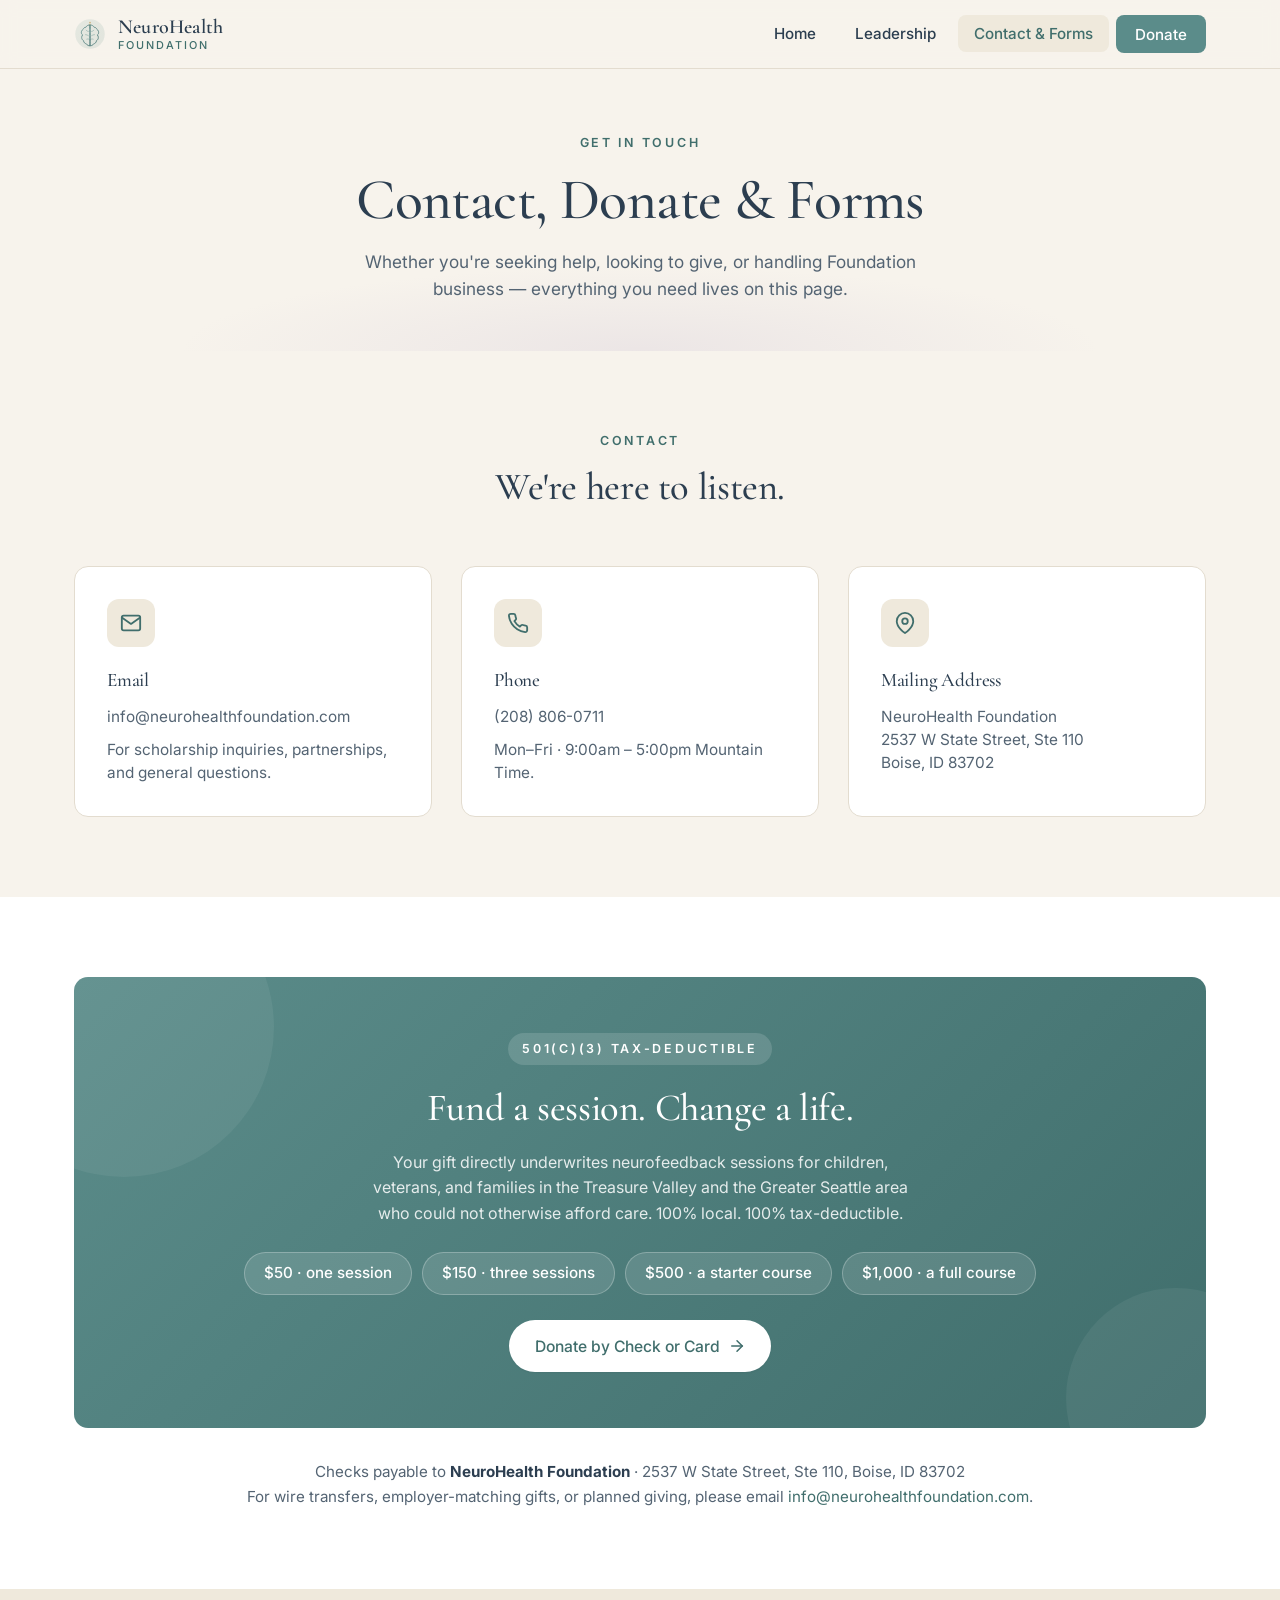
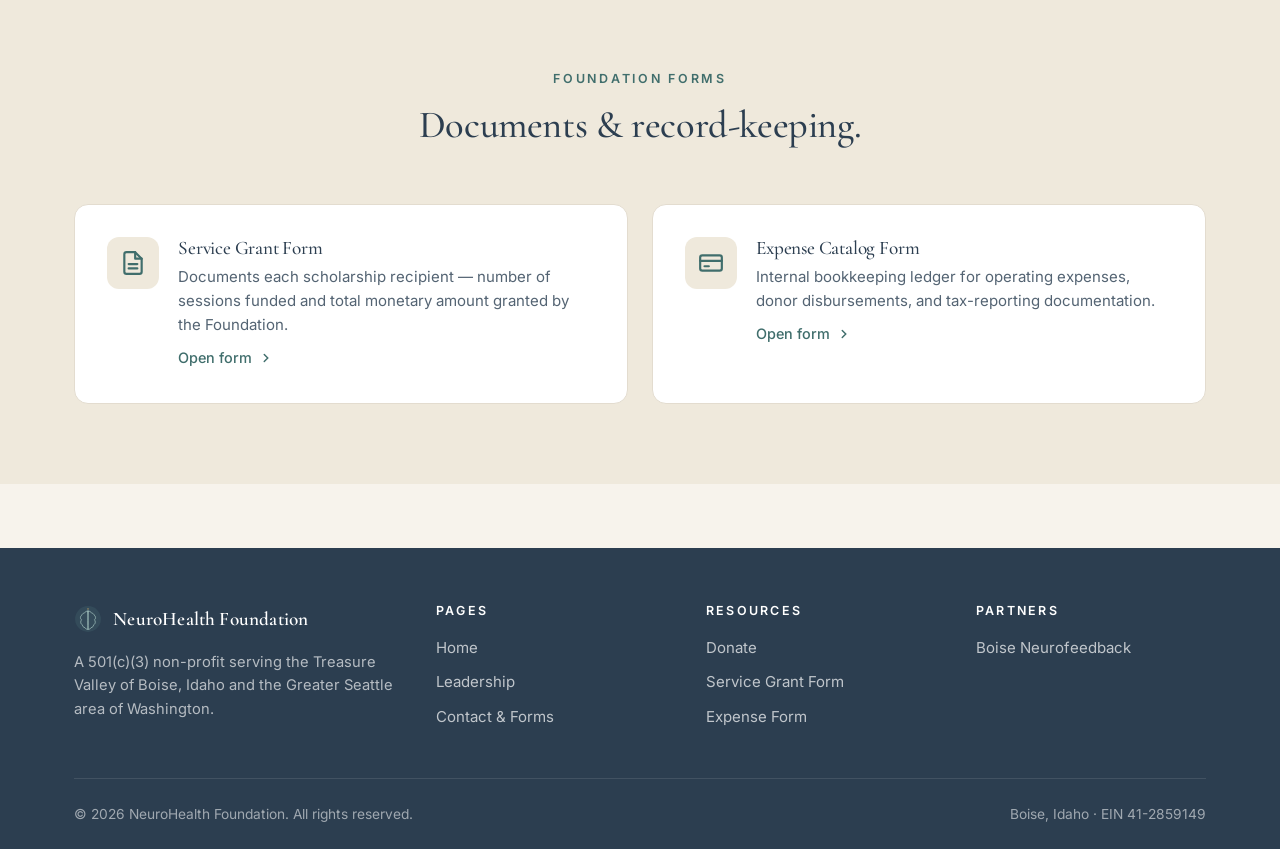
==== contact.html @ 79ca0b92 "Update contact email to info@neurohealthfoundation.com (working forwarder)" ====
<!DOCTYPE html>
<html lang="en">
<head>
  <meta charset="UTF-8" />
  <meta name="viewport" content="width=device-width, initial-scale=1.0" />
  <title>Contact, Donate &amp; Forms — NeuroHealth Foundation</title>
  <meta name="description" content="Reach NeuroHealth Foundation, make a tax-deductible donation, and access service grant and expense reporting forms." />
  <link rel="preconnect" href="https://fonts.googleapis.com">
  <link rel="preconnect" href="https://fonts.gstatic.com" crossorigin>
  <link href="https://fonts.googleapis.com/css2?family=Cormorant+Garamond:ital,wght@0,400;0,500;0,600;1,400;1,500&family=Inter:wght@400;500;600&display=swap" rel="stylesheet">
  <style>
/* ============================================================
   NeuroHealth Foundation — Stylesheet
   Palette: soft sage, warm cream, deep slate, gentle lavender
   ============================================================ */

:root {
  --sage: #5b8c8a;
  --sage-deep: #406e6c;
  --sage-soft: #a8c7c2;
  --cream: #f7f3ec;
  --cream-warm: #efe9dc;
  --slate: #2c3e50;
  --slate-soft: #546473;
  --lavender: #b8a9c9;
  --gold: #c9a96a;
  --ink: #1f2a36;
  --muted: #6b7785;
  --line: #e3dccf;
  --white: #ffffff;
  --shadow-sm: 0 1px 2px rgba(31, 42, 54, 0.06);
  --shadow-md: 0 8px 24px rgba(31, 42, 54, 0.08);
  --shadow-lg: 0 20px 50px rgba(31, 42, 54, 0.12);
  --radius: 14px;
  --radius-sm: 8px;
  --maxw: 1180px;
}

* { box-sizing: border-box; }

html { scroll-behavior: smooth; }

body {
  margin: 0;
  font-family: "Inter", "Helvetica Neue", system-ui, -apple-system, "Segoe UI", Arial, sans-serif;
  color: var(--ink);
  background: var(--cream);
  line-height: 1.6;
  -webkit-font-smoothing: antialiased;
}

h1, h2, h3, h4 {
  font-family: "Cormorant Garamond", "Georgia", "Times New Roman", serif;
  font-weight: 500;
  letter-spacing: -0.01em;
  color: var(--slate);
  margin: 0 0 0.5em;
  line-height: 1.2;
}

h1 { font-size: clamp(2.2rem, 4.5vw, 3.6rem); }
h2 { font-size: clamp(1.7rem, 3vw, 2.4rem); }
h3 { font-size: 1.35rem; }

p { margin: 0 0 1em; color: var(--slate-soft); }

a { color: var(--sage-deep); text-decoration: none; transition: color .2s ease; }
a:hover { color: var(--slate); }

img, svg { max-width: 100%; display: block; }

.container {
  max-width: var(--maxw);
  margin: 0 auto;
  padding: 0 1.5rem;
}

/* ============ HEADER / NAV ============ */

.site-header {
  background: var(--cream);
  border-bottom: 1px solid var(--line);
  position: sticky;
  top: 0;
  z-index: 100;
  backdrop-filter: blur(8px);
  background: rgba(247, 243, 236, 0.92);
}

.nav-wrap {
  display: flex;
  align-items: center;
  justify-content: space-between;
  padding: 1rem 1.5rem;
  max-width: var(--maxw);
  margin: 0 auto;
  gap: 1rem;
}

.brand {
  display: flex;
  align-items: center;
  gap: 0.75rem;
  text-decoration: none;
}

.brand-logo {
  width: 32px !important;
  height: 32px !important;
  max-width: 32px !important;
  max-height: 32px !important;
  flex-shrink: 0;
}

.brand-text {
  display: flex;
  flex-direction: column;
  line-height: 1.1;
}

.brand-name {
  font-family: "Cormorant Garamond", "Georgia", serif;
  font-size: 1.25rem;
  font-weight: 600;
  color: var(--slate);
  letter-spacing: 0.01em;
}

.brand-tag {
  font-size: 0.68rem;
  text-transform: uppercase;
  letter-spacing: 0.18em;
  color: var(--sage-deep);
  font-weight: 500;
  margin-top: 2px;
}

.nav-links {
  display: flex;
  align-items: center;
  gap: 0.4rem;
  list-style: none;
  margin: 0;
  padding: 0;
}

.nav-links a {
  padding: 0.55rem 1rem;
  color: var(--slate);
  font-size: 0.95rem;
  font-weight: 500;
  border-radius: var(--radius-sm);
  transition: all .2s ease;
}

.nav-links a:hover {
  background: var(--cream-warm);
  color: var(--sage-deep);
}

.nav-links a.active {
  color: var(--sage-deep);
  background: var(--cream-warm);
}

.nav-cta {
  background: var(--sage) !important;
  color: var(--white) !important;
  padding: 0.6rem 1.2rem !important;
}

.nav-cta:hover {
  background: var(--sage-deep) !important;
  color: var(--white) !important;
}

.nav-toggle {
  display: none;
  background: none;
  border: none;
  cursor: pointer;
  padding: 8px;
  color: var(--slate);
}

/* ============ HERO ============ */

.hero {
  position: relative;
  padding: 5rem 0 6rem;
  overflow: hidden;
  background:
    radial-gradient(ellipse 80% 60% at 80% 20%, rgba(184, 169, 201, 0.18), transparent 60%),
    radial-gradient(ellipse 60% 50% at 10% 90%, rgba(168, 199, 194, 0.25), transparent 60%),
    var(--cream);
}

.hero-grid {
  display: grid;
  grid-template-columns: 1.1fr 1fr;
  gap: 4rem;
  align-items: center;
}

.hero-eyebrow {
  display: inline-block;
  font-size: 0.78rem;
  text-transform: uppercase;
  letter-spacing: 0.22em;
  color: var(--sage-deep);
  font-weight: 600;
  margin-bottom: 1.2rem;
  padding: 0.4rem 0.9rem;
  background: rgba(91, 140, 138, 0.1);
  border-radius: 100px;
}

.hero h1 {
  margin-bottom: 1.2rem;
}

.hero h1 .accent {
  font-style: italic;
  color: var(--sage-deep);
}

.hero-lede {
  font-size: 1.15rem;
  color: var(--slate-soft);
  margin-bottom: 2rem;
  max-width: 32em;
}

.hero-actions {
  display: flex;
  gap: 1rem;
  flex-wrap: wrap;
}

/* ============ BUTTONS ============ */

.btn {
  display: inline-flex;
  align-items: center;
  gap: 0.5rem;
  padding: 0.85rem 1.6rem;
  border-radius: 100px;
  font-weight: 500;
  font-size: 0.98rem;
  text-decoration: none;
  border: none;
  cursor: pointer;
  transition: all .2s ease;
  font-family: inherit;
}

.btn-primary {
  background: var(--sage);
  color: var(--white);
  box-shadow: var(--shadow-sm);
}

.btn-primary:hover {
  background: var(--sage-deep);
  color: var(--white);
  transform: translateY(-1px);
  box-shadow: var(--shadow-md);
}

.btn-secondary {
  background: transparent;
  color: var(--slate);
  border: 1.5px solid var(--slate);
}

.btn-secondary:hover {
  background: var(--slate);
  color: var(--white);
}

.btn-ghost {
  background: var(--cream-warm);
  color: var(--slate);
}

.btn-ghost:hover {
  background: var(--sage-soft);
  color: var(--slate);
}

.btn svg { width: 18px; height: 18px; }

/* ============ HERO VISUAL ============ */

.hero-visual {
  position: relative;
  aspect-ratio: 1 / 1;
  max-width: 480px;
  margin: 0 auto;
}

.hero-visual .blob {
  position: absolute;
  inset: 0;
  background: linear-gradient(135deg, var(--sage-soft) 0%, var(--lavender) 100%);
  border-radius: 60% 40% 55% 45% / 55% 45% 55% 45%;
  filter: blur(0.5px);
  animation: morph 18s ease-in-out infinite;
  opacity: 0.85;
}

@keyframes morph {
  0%, 100% { border-radius: 60% 40% 55% 45% / 55% 45% 55% 45%; }
  50% { border-radius: 45% 55% 45% 55% / 60% 40% 60% 40%; }
}

.hero-visual .brain-svg {
  position: absolute;
  inset: 12%;
  width: 76%;
  height: 76%;
  filter: drop-shadow(0 12px 30px rgba(44, 62, 80, 0.18));
}

.hero-visual .float-dot {
  position: absolute;
  border-radius: 50%;
  background: var(--white);
  box-shadow: var(--shadow-md);
}

.hero-visual .dot-1 { width: 70px; height: 70px; top: -10px; right: 10%; opacity: 0.9; }
.hero-visual .dot-2 { width: 40px; height: 40px; bottom: 8%; left: -10px; background: var(--gold); }
.hero-visual .dot-3 { width: 22px; height: 22px; top: 30%; right: -8px; background: var(--lavender); }

/* ============ SECTIONS ============ */

.section {
  padding: 5rem 0;
}

.section-tight { padding: 3.5rem 0; }

.section-cream { background: var(--cream); }
.section-warm { background: var(--cream-warm); }
.section-white { background: var(--white); }

.section-head {
  text-align: center;
  max-width: 720px;
  margin: 0 auto 3.5rem;
}

.section-head .eyebrow {
  font-size: 0.78rem;
  text-transform: uppercase;
  letter-spacing: 0.22em;
  color: var(--sage-deep);
  font-weight: 600;
  display: block;
  margin-bottom: 0.8rem;
}

/* ============ MISSION CARD ============ */

.mission-card {
  background: var(--white);
  border-radius: var(--radius);
  padding: 3rem 3rem;
  box-shadow: var(--shadow-md);
  position: relative;
  overflow: hidden;
  border: 1px solid var(--line);
  max-width: 920px;
  margin: 0 auto;
}

.mission-card::before {
  content: "";
  position: absolute;
  top: 0; left: 0;
  width: 6px;
  height: 100%;
  background: linear-gradient(180deg, var(--sage), var(--lavender));
}

.mission-card .quote-mark {
  font-family: "Cormorant Garamond", serif;
  font-size: 5rem;
  color: var(--sage-soft);
  line-height: 0.6;
  margin-bottom: 0.5rem;
}

.mission-card p {
  font-family: "Cormorant Garamond", "Georgia", serif;
  font-size: 1.5rem;
  font-style: italic;
  color: var(--slate);
  line-height: 1.5;
  margin: 0;
}

/* ============ PILLARS / VALUE GRID ============ */

.pillars {
  display: grid;
  grid-template-columns: repeat(3, 1fr);
  gap: 1.8rem;
}

.pillar {
  background: var(--white);
  padding: 2.2rem 1.8rem;
  border-radius: var(--radius);
  border: 1px solid var(--line);
  transition: transform .3s ease, box-shadow .3s ease;
}

.pillar:hover {
  transform: translateY(-4px);
  box-shadow: var(--shadow-md);
}

.pillar-icon {
  width: 56px;
  height: 56px;
  border-radius: 14px;
  background: linear-gradient(135deg, var(--sage-soft), var(--sage));
  display: flex;
  align-items: center;
  justify-content: center;
  margin-bottom: 1.2rem;
  color: var(--white);
}

.pillar-icon svg { width: 28px; height: 28px; }

.pillar:nth-child(2) .pillar-icon { background: linear-gradient(135deg, var(--lavender), #8c79a8); }
.pillar:nth-child(3) .pillar-icon { background: linear-gradient(135deg, #d9c285, var(--gold)); }

.pillar h3 { margin-bottom: 0.4rem; }
.pillar p { margin: 0; font-size: 0.96rem; }

/* ============ PARTNER CTA ============ */

.partner-banner {
  background: linear-gradient(135deg, var(--slate) 0%, #1b2a3a 100%);
  color: var(--white);
  border-radius: var(--radius);
  padding: 3rem;
  display: grid;
  grid-template-columns: 1.5fr 1fr;
  gap: 2rem;
  align-items: center;
  position: relative;
  overflow: hidden;
}

.partner-banner::after {
  content: "";
  position: absolute;
  right: -80px;
  top: -80px;
  width: 260px;
  height: 260px;
  background: radial-gradient(circle, rgba(168, 199, 194, 0.25), transparent 70%);
  border-radius: 50%;
}

.partner-banner h2 {
  color: var(--white);
  margin-bottom: 0.6rem;
}

.partner-banner p {
  color: rgba(255, 255, 255, 0.78);
  margin-bottom: 0;
}

.partner-banner .partner-cta {
  text-align: right;
  position: relative;
  z-index: 1;
}

.partner-banner .btn-primary {
  background: var(--sage-soft);
  color: var(--slate);
}

.partner-banner .btn-primary:hover {
  background: var(--white);
  color: var(--slate);
}

/* ============ LEADERSHIP GRID ============ */

.leader-grid {
  display: grid;
  grid-template-columns: repeat(2, 1fr);
  gap: 2rem;
}

.leader-grid.three { grid-template-columns: repeat(3, 1fr); }

.leader-card {
  background: var(--white);
  border-radius: var(--radius);
  padding: 2.4rem 2rem;
  border: 1px solid var(--line);
  text-align: center;
  transition: transform .3s ease, box-shadow .3s ease;
}

.leader-card:hover {
  transform: translateY(-3px);
  box-shadow: var(--shadow-md);
}

.leader-portrait {
  width: 120px;
  height: 120px;
  border-radius: 50%;
  margin: 0 auto 1.4rem;
  background: linear-gradient(135deg, var(--sage-soft), var(--lavender));
  display: flex;
  align-items: center;
  justify-content: center;
  color: var(--white);
  font-family: "Cormorant Garamond", serif;
  font-size: 2.4rem;
  font-weight: 500;
  letter-spacing: 0.04em;
  box-shadow: var(--shadow-md);
  border: 4px solid var(--white);
}

.leader-card:nth-child(2n) .leader-portrait { background: linear-gradient(135deg, var(--lavender), var(--sage)); }
.leader-card:nth-child(3n) .leader-portrait { background: linear-gradient(135deg, var(--gold), #b88c4a); }

.leader-name {
  font-family: "Cormorant Garamond", serif;
  font-size: 1.5rem;
  font-weight: 600;
  color: var(--slate);
  margin-bottom: 0.2rem;
}

.leader-role {
  font-size: 0.78rem;
  text-transform: uppercase;
  letter-spacing: 0.18em;
  color: var(--sage-deep);
  font-weight: 600;
  margin-bottom: 1rem;
}

.leader-bio {
  font-size: 0.95rem;
  color: var(--slate-soft);
  line-height: 1.6;
  margin: 0;
}

.president-card {
  background: linear-gradient(135deg, var(--white), var(--cream-warm));
  padding: 3rem;
  display: grid;
  grid-template-columns: 220px 1fr;
  gap: 2.5rem;
  align-items: center;
  max-width: 900px;
  margin: 0 auto 3rem;
  border: 1px solid var(--line);
}

.president-card .leader-portrait {
  width: 200px;
  height: 200px;
  font-size: 4rem;
}

.president-card .leader-name { font-size: 2rem; }

/* ============ CONTACT / FORMS PAGE ============ */

.contact-grid {
  display: grid;
  grid-template-columns: 1fr 1fr 1fr;
  gap: 1.8rem;
}

.contact-card {
  background: var(--white);
  border-radius: var(--radius);
  padding: 2rem;
  border: 1px solid var(--line);
  display: flex;
  flex-direction: column;
  gap: 0.6rem;
}

.contact-card .icon-wrap {
  width: 48px;
  height: 48px;
  border-radius: 12px;
  background: var(--cream-warm);
  color: var(--sage-deep);
  display: flex;
  align-items: center;
  justify-content: center;
  margin-bottom: 0.8rem;
}

.contact-card .icon-wrap svg { width: 22px; height: 22px; }

.contact-card h3 {
  font-size: 1.2rem;
  margin-bottom: 0.2rem;
}

.contact-card p, .contact-card a {
  font-size: 0.96rem;
  color: var(--slate-soft);
  margin: 0;
  line-height: 1.5;
  word-break: break-word;
}

.contact-card a:hover { color: var(--sage-deep); }

/* Donate */

.donate-section {
  background: linear-gradient(135deg, var(--sage) 0%, var(--sage-deep) 100%);
  color: var(--white);
  border-radius: var(--radius);
  padding: 3.5rem;
  text-align: center;
  position: relative;
  overflow: hidden;
}

.donate-section::before, .donate-section::after {
  content: "";
  position: absolute;
  border-radius: 50%;
  background: rgba(255, 255, 255, 0.06);
}

.donate-section::before { width: 300px; height: 300px; top: -100px; left: -100px; }
.donate-section::after { width: 220px; height: 220px; bottom: -80px; right: -80px; }

.donate-section h2 { color: var(--white); }
.donate-section p { color: rgba(255, 255, 255, 0.85); max-width: 540px; margin: 0 auto 1.6rem; }

.donate-section .btn-primary {
  background: var(--white);
  color: var(--sage-deep);
  position: relative;
  z-index: 1;
}

.donate-section .btn-primary:hover {
  background: var(--cream);
  color: var(--slate);
}

.donate-amounts {
  display: flex;
  justify-content: center;
  gap: 0.6rem;
  flex-wrap: wrap;
  margin-bottom: 1.6rem;
  position: relative;
  z-index: 1;
}

.donate-amounts .amount-chip {
  padding: 0.5rem 1.2rem;
  background: rgba(255, 255, 255, 0.12);
  border: 1px solid rgba(255, 255, 255, 0.25);
  border-radius: 100px;
  color: var(--white);
  font-weight: 500;
  font-size: 0.95rem;
}

/* Forms list */

.forms-list {
  display: grid;
  grid-template-columns: 1fr 1fr;
  gap: 1.5rem;
}

.form-link {
  background: var(--white);
  border: 1px solid var(--line);
  border-radius: var(--radius);
  padding: 2rem;
  display: flex;
  gap: 1.2rem;
  align-items: flex-start;
  text-decoration: none;
  transition: all .2s ease;
}

.form-link:hover {
  transform: translateY(-2px);
  border-color: var(--sage-soft);
  box-shadow: var(--shadow-md);
}

.form-link .form-icon {
  width: 52px;
  height: 52px;
  border-radius: 12px;
  background: var(--cream-warm);
  color: var(--sage-deep);
  display: flex;
  align-items: center;
  justify-content: center;
  flex-shrink: 0;
}

.form-link .form-icon svg { width: 26px; height: 26px; }

.form-link h3 {
  margin-bottom: 0.3rem;
  font-size: 1.2rem;
}

.form-link p {
  margin: 0;
  font-size: 0.94rem;
}

.form-link .form-cta {
  display: inline-flex;
  align-items: center;
  gap: 0.4rem;
  color: var(--sage-deep);
  font-weight: 500;
  font-size: 0.9rem;
  margin-top: 0.6rem;
}

/* ============ FOOTER ============ */

.site-footer {
  background: var(--slate);
  color: rgba(255, 255, 255, 0.75);
  padding: 3.5rem 0 1.5rem;
  margin-top: 4rem;
}

.footer-grid {
  display: grid;
  grid-template-columns: 1.4fr 1fr 1fr 1fr;
  gap: 2.5rem;
  margin-bottom: 2.5rem;
}

.footer-brand {
  display: flex;
  align-items: center;
  gap: 0.7rem;
  margin-bottom: 1rem;
}

.footer-brand .brand-logo { width: 28px !important; height: 28px !important; }

.footer-brand .brand-name { color: var(--white); font-size: 1.2rem; }

.footer-grid p { color: rgba(255, 255, 255, 0.65); font-size: 0.92rem; }

.footer-grid h4 {
  color: var(--white);
  font-family: inherit;
  font-size: 0.78rem;
  text-transform: uppercase;
  letter-spacing: 0.18em;
  font-weight: 600;
  margin-bottom: 1rem;
}

.footer-grid ul {
  list-style: none;
  padding: 0;
  margin: 0;
}

.footer-grid ul li { margin-bottom: 0.55rem; }

.footer-grid ul a {
  color: rgba(255, 255, 255, 0.7);
  font-size: 0.94rem;
}

.footer-grid ul a:hover { color: var(--sage-soft); }

.footer-bottom {
  border-top: 1px solid rgba(255, 255, 255, 0.1);
  padding-top: 1.5rem;
  display: flex;
  justify-content: space-between;
  flex-wrap: wrap;
  gap: 1rem;
  font-size: 0.86rem;
  color: rgba(255, 255, 255, 0.55);
}

/* ============ PAGE HEADER (subpages) ============ */

.page-hero {
  padding: 4rem 0 3rem;
  text-align: center;
  background:
    radial-gradient(ellipse 60% 50% at 50% 100%, rgba(184, 169, 201, 0.18), transparent 60%),
    var(--cream);
}

.page-hero .eyebrow {
  font-size: 0.78rem;
  text-transform: uppercase;
  letter-spacing: 0.22em;
  color: var(--sage-deep);
  font-weight: 600;
  display: block;
  margin-bottom: 0.8rem;
}

.page-hero h1 { margin-bottom: 0.8rem; }

.page-hero p {
  max-width: 600px;
  margin: 0 auto;
  font-size: 1.08rem;
}

/* ============ FORM (printable) ============ */

.form-page {
  background: var(--white);
  max-width: 8.5in;
  margin: 2rem auto;
  padding: 1in;
  box-shadow: var(--shadow-md);
  border-radius: 8px;
}

.form-page .form-header {
  display: flex;
  align-items: center;
  justify-content: space-between;
  border-bottom: 2px solid var(--sage);
  padding-bottom: 1.2rem;
  margin-bottom: 1.8rem;
}

.form-page .form-header .brand { gap: 0.6rem; }
.form-page .form-header .brand-name { font-size: 1.1rem; }

.form-page h1 {
  font-size: 1.8rem;
  margin-bottom: 0.2rem;
}

.form-page .form-subtitle {
  font-size: 0.85rem;
  text-transform: uppercase;
  letter-spacing: 0.16em;
  color: var(--sage-deep);
  font-weight: 600;
}

.form-section {
  margin-bottom: 1.8rem;
}

.form-section h2 {
  font-size: 1.05rem;
  text-transform: uppercase;
  letter-spacing: 0.14em;
  color: var(--slate);
  font-family: inherit;
  font-weight: 600;
  padding-bottom: 0.4rem;
  border-bottom: 1px solid var(--line);
  margin-bottom: 1rem;
}

.form-row {
  display: grid;
  grid-template-columns: repeat(2, 1fr);
  gap: 1rem 1.5rem;
  margin-bottom: 0.8rem;
}

.form-row.three { grid-template-columns: repeat(3, 1fr); }
.form-row.full { grid-template-columns: 1fr; }

.form-field {
  display: flex;
  flex-direction: column;
}

.form-field label {
  font-size: 0.75rem;
  text-transform: uppercase;
  letter-spacing: 0.1em;
  color: var(--slate-soft);
  font-weight: 600;
  margin-bottom: 0.3rem;
}

.form-field input,
.form-field select,
.form-field textarea {
  border: none;
  border-bottom: 1.5px solid var(--slate);
  background: transparent;
  padding: 0.4rem 0;
  font-size: 0.98rem;
  font-family: inherit;
  color: var(--ink);
  outline: none;
}

.form-field textarea {
  border: 1px solid var(--line);
  padding: 0.6rem;
  min-height: 70px;
  border-radius: 6px;
  resize: vertical;
}

.form-field input:focus,
.form-field textarea:focus,
.form-field select:focus {
  border-color: var(--sage);
}

.signature-row {
  display: grid;
  grid-template-columns: 2fr 1fr;
  gap: 2rem;
  margin-top: 2rem;
}

.signature-line {
  border-top: 1px solid var(--slate);
  padding-top: 0.4rem;
  font-size: 0.75rem;
  color: var(--slate-soft);
  text-transform: uppercase;
  letter-spacing: 0.1em;
}

.expense-table {
  width: 100%;
  border-collapse: collapse;
  font-size: 0.92rem;
}

.expense-table th {
  text-align: left;
  font-size: 0.72rem;
  text-transform: uppercase;
  letter-spacing: 0.1em;
  color: var(--slate-soft);
  font-weight: 600;
  padding: 0.5rem 0.6rem;
  border-bottom: 2px solid var(--slate);
}

.expense-table td {
  padding: 0.7rem 0.6rem;
  border-bottom: 1px solid var(--line);
  height: 32px;
}

.totals-row {
  display: flex;
  justify-content: flex-end;
  gap: 2rem;
  margin-top: 1.2rem;
  font-size: 0.95rem;
}

.totals-row strong { color: var(--slate); }

.form-actions {
  margin-top: 2rem;
  display: flex;
  gap: 1rem;
  flex-wrap: wrap;
}

.form-actions .btn { padding: 0.7rem 1.4rem; font-size: 0.92rem; }

.form-note {
  background: var(--cream-warm);
  border-left: 3px solid var(--sage);
  padding: 0.9rem 1.2rem;
  border-radius: 4px;
  font-size: 0.88rem;
  color: var(--slate-soft);
  margin-top: 1.8rem;
}

.back-link {
  display: inline-flex;
  align-items: center;
  gap: 0.4rem;
  font-size: 0.92rem;
  color: var(--sage-deep);
  margin: 1.5rem 0;
}

/* ============ RESPONSIVE ============ */

@media (max-width: 900px) {
  .nav-toggle { display: flex; }
  .nav-links {
    display: none;
    position: absolute;
    top: 100%;
    left: 0;
    right: 0;
    flex-direction: column;
    align-items: stretch;
    background: var(--cream);
    padding: 1rem;
    border-bottom: 1px solid var(--line);
    gap: 0.2rem;
  }
  .nav-links.open { display: flex; }
  .nav-links a { width: 100%; }

  .hero-grid { grid-template-columns: 1fr; gap: 2rem; }
  .hero-visual { max-width: 360px; }
  .hero { padding: 3rem 0 4rem; }

  .pillars { grid-template-columns: 1fr; }
  .leader-grid, .leader-grid.three { grid-template-columns: 1fr; }
  .contact-grid { grid-template-columns: 1fr; }
  .forms-list { grid-template-columns: 1fr; }
  .partner-banner { grid-template-columns: 1fr; padding: 2rem; }
  .partner-banner .partner-cta { text-align: left; }
  .footer-grid { grid-template-columns: 1fr 1fr; }
  .president-card { grid-template-columns: 1fr; text-align: center; padding: 2rem; }
  .president-card .leader-portrait { margin: 0 auto; }
  .mission-card { padding: 2rem 1.5rem; }
  .mission-card p { font-size: 1.2rem; }

  .form-page { padding: 1.5rem; margin: 1rem; }
  .form-row, .form-row.three { grid-template-columns: 1fr; }
  .donate-section { padding: 2rem 1.5rem; }
}

@media (max-width: 520px) {
  .footer-grid { grid-template-columns: 1fr; }
  .brand-name { font-size: 1.1rem; }
  .brand-tag { font-size: 0.62rem; }
}

/* ============ PRINT ============ */

@media print {
  .site-header, .site-footer, .back-link, .form-actions, .form-note { display: none !important; }
  body { background: var(--white); }
  .form-page { box-shadow: none; margin: 0; padding: 0.5in; max-width: 100%; }
  .form-field input, .form-field textarea, .form-field select { border-color: #333 !important; }
}

</style>
  <link rel="icon" type="image/svg+xml" href="data:image/svg+xml,%3Csvg xmlns='http://www.w3.org/2000/svg' viewBox='0 0 100 100'%3E%3Ccircle cx='50' cy='50' r='48' fill='%235b8c8a'/%3E%3C/svg%3E">
</head>
<body>

  <!-- HEADER -->
  <header class="site-header">
    <div class="nav-wrap">
      <a href="index.html" class="brand" aria-label="NeuroHealth Foundation home">
        <svg class="brand-logo" width="32" height="32" style="width:32px;height:32px;max-width:32px;max-height:32px;flex-shrink:0;display:inline-block;vertical-align:middle" viewBox="0 0 100 100" xmlns="http://www.w3.org/2000/svg" aria-hidden="true">
          <defs>
            <linearGradient id="brainGrad" x1="0%" y1="0%" x2="100%" y2="100%">
              <stop offset="0%" stop-color="#5b8c8a" />
              <stop offset="100%" stop-color="#406e6c" />
            </linearGradient>
          </defs>
          <circle cx="50" cy="50" r="46" fill="url(#brainGrad)" opacity="0.12" />
          <path d="M48 22c-5 0-9 3-11 7-4 0-8 3-9 7-3 2-5 5-5 9 0 3 1 6 4 8-2 2-3 5-3 8 0 4 2 8 6 10 0 5 4 9 9 10 2 4 6 6 11 6 1-15 1-50-2-65z" fill="none" stroke="url(#brainGrad)" stroke-width="2.5" stroke-linecap="round" stroke-linejoin="round"/>
          <path d="M52 22c5 0 9 3 11 7 4 0 8 3 9 7 3 2 5 5 5 9 0 3-1 6-4 8 2 2 3 5 3 8 0 4-2 8-6 10 0 5-4 9-9 10-2 4-6 6-11 6-1-15-1-50 2-65z" fill="none" stroke="url(#brainGrad)" stroke-width="2.5" stroke-linecap="round" stroke-linejoin="round"/>
          <path d="M38 38c2 2 4 4 7 4M36 52c3 0 6 1 9 3M40 66c2-1 5-1 7 0" stroke="#5b8c8a" stroke-width="1.8" fill="none" stroke-linecap="round" opacity="0.7"/>
          <path d="M62 38c-2 2-4 4-7 4M64 52c-3 0-6 1-9 3M60 66c-2-1-5-1-7 0" stroke="#5b8c8a" stroke-width="1.8" fill="none" stroke-linecap="round" opacity="0.7"/>
          <circle cx="50" cy="14" r="2.4" fill="#c9a96a"/>
          <line x1="50" y1="18" x2="50" y2="22" stroke="#c9a96a" stroke-width="1.6" stroke-linecap="round"/>
        </svg>
        <span class="brand-text">
          <span class="brand-name">NeuroHealth</span>
          <span class="brand-tag">Foundation</span>
        </span>
      </a>

      <button class="nav-toggle" aria-label="Menu" onclick="document.querySelector('.nav-links').classList.toggle('open')">
        <svg width="24" height="24" viewBox="0 0 24 24" fill="none" stroke="currentColor" stroke-width="2"><line x1="3" y1="6" x2="21" y2="6"/><line x1="3" y1="12" x2="21" y2="12"/><line x1="3" y1="18" x2="21" y2="18"/></svg>
      </button>

      <ul class="nav-links">
        <li><a href="index.html">Home</a></li>
        <li><a href="leadership.html">Leadership</a></li>
        <li><a href="contact.html" class="active">Contact &amp; Forms</a></li>
        <li><a href="#donate" class="nav-cta">Donate</a></li>
      </ul>
    </div>
  </header>

  <!-- PAGE HERO -->
  <section class="page-hero">
    <div class="container">
      <span class="eyebrow">Get in Touch</span>
      <h1>Contact, Donate &amp; Forms</h1>
      <p>Whether you're seeking help, looking to give, or handling Foundation business — everything you need lives on this page.</p>
    </div>
  </section>

  <!-- CONTACT -->
  <section class="section section-cream" id="contact">
    <div class="container">
      <div class="section-head">
        <span class="eyebrow">Contact</span>
        <h2>We're here to listen.</h2>
      </div>

      <div class="contact-grid">
        <div class="contact-card">
          <div class="icon-wrap">
            <svg viewBox="0 0 24 24" fill="none" stroke="currentColor" stroke-width="2" stroke-linecap="round" stroke-linejoin="round"><path d="M4 4h16c1.1 0 2 .9 2 2v12c0 1.1-.9 2-2 2H4c-1.1 0-2-.9-2-2V6c0-1.1.9-2 2-2z"/><polyline points="22,6 12,13 2,6"/></svg>
          </div>
          <h3>Email</h3>
          <a href="mailto:info@neurohealthfoundation.com">info@neurohealthfoundation.com</a>
          <p>For scholarship inquiries, partnerships, and general questions.</p>
        </div>

        <div class="contact-card">
          <div class="icon-wrap">
            <svg viewBox="0 0 24 24" fill="none" stroke="currentColor" stroke-width="2" stroke-linecap="round" stroke-linejoin="round"><path d="M22 16.92v3a2 2 0 0 1-2.18 2 19.79 19.79 0 0 1-8.63-3.07 19.5 19.5 0 0 1-6-6 19.79 19.79 0 0 1-3.07-8.67A2 2 0 0 1 4.11 2h3a2 2 0 0 1 2 1.72 12.84 12.84 0 0 0 .7 2.81 2 2 0 0 1-.45 2.11L8.09 9.91a16 16 0 0 0 6 6l1.27-1.27a2 2 0 0 1 2.11-.45 12.84 12.84 0 0 0 2.81.7A2 2 0 0 1 22 16.92z"/></svg>
          </div>
          <h3>Phone</h3>
          <a href="tel:+12088060711">(208) 806-0711</a>
          <p>Mon–Fri · 9:00am – 5:00pm Mountain Time.</p>
        </div>

        <div class="contact-card">
          <div class="icon-wrap">
            <svg viewBox="0 0 24 24" fill="none" stroke="currentColor" stroke-width="2" stroke-linecap="round" stroke-linejoin="round"><path d="M21 10c0 7-9 13-9 13s-9-6-9-13a9 9 0 0 1 18 0z"/><circle cx="12" cy="10" r="3"/></svg>
          </div>
          <h3>Mailing Address</h3>
          <p>NeuroHealth Foundation<br>2537 W State Street, Ste 110<br>Boise, ID 83702</p>
        </div>
      </div>
    </div>
  </section>

  <!-- DONATE -->
  <section class="section section-white" id="donate">
    <div class="container">
      <div class="donate-section">
        <span class="hero-eyebrow" style="background: rgba(255,255,255,0.14); color: var(--white);">501(c)(3) Tax-Deductible</span>
        <h2>Fund a session. Change a life.</h2>
        <p>Your gift directly underwrites neurofeedback sessions for children, veterans, and families in the Treasure Valley and the Greater Seattle area who could not otherwise afford care. 100% local. 100% tax-deductible.</p>

        <div class="donate-amounts">
          <span class="amount-chip">$50 · one session</span>
          <span class="amount-chip">$150 · three sessions</span>
          <span class="amount-chip">$500 · a starter course</span>
          <span class="amount-chip">$1,000 · a full course</span>
        </div>

        <a href="mailto:info@neurohealthfoundation.com?subject=Donation%20Inquiry" class="btn btn-primary">
          Donate by Check or Card
          <svg viewBox="0 0 24 24" fill="none" stroke="currentColor" stroke-width="2" stroke-linecap="round"><line x1="5" y1="12" x2="19" y2="12"/><polyline points="12 5 19 12 12 19"/></svg>
        </a>
      </div>

      <div style="text-align:center; margin-top: 2rem; color: var(--slate-soft); font-size: 0.95rem;">
        Checks payable to <strong style="color: var(--slate);">NeuroHealth Foundation</strong> · 2537 W State Street, Ste 110, Boise, ID 83702<br>
        For wire transfers, employer-matching gifts, or planned giving, please email
        <a href="mailto:info@neurohealthfoundation.com">info@neurohealthfoundation.com</a>.
      </div>
    </div>
  </section>

  <!-- FORMS -->
  <section class="section section-warm" id="forms">
    <div class="container">
      <div class="section-head">
        <span class="eyebrow">Foundation Forms</span>
        <h2>Documents &amp; record-keeping.</h2>
      </div>

      <div class="forms-list">
        <a href="forms/service-grant-form.html" class="form-link">
          <div class="form-icon">
            <svg viewBox="0 0 24 24" fill="none" stroke="currentColor" stroke-width="2" stroke-linecap="round" stroke-linejoin="round"><path d="M14 2H6a2 2 0 0 0-2 2v16a2 2 0 0 0 2 2h12a2 2 0 0 0 2-2V8z"/><polyline points="14 2 14 8 20 8"/><line x1="8" y1="13" x2="16" y2="13"/><line x1="8" y1="17" x2="16" y2="17"/></svg>
          </div>
          <div>
            <h3>Service Grant Form</h3>
            <p>Documents each scholarship recipient — number of sessions funded and total monetary amount granted by the Foundation.</p>
            <span class="form-cta">
              Open form
              <svg viewBox="0 0 24 24" width="14" height="14" fill="none" stroke="currentColor" stroke-width="2.5" stroke-linecap="round"><polyline points="9 18 15 12 9 6"/></svg>
            </span>
          </div>
        </a>

        <a href="forms/expense-catalog-form.html" class="form-link">
          <div class="form-icon">
            <svg viewBox="0 0 24 24" fill="none" stroke="currentColor" stroke-width="2" stroke-linecap="round" stroke-linejoin="round"><rect x="2" y="5" width="20" height="14" rx="2"/><line x1="2" y1="10" x2="22" y2="10"/><line x1="6" y1="15" x2="10" y2="15"/></svg>
          </div>
          <div>
            <h3>Expense Catalog Form</h3>
            <p>Internal bookkeeping ledger for operating expenses, donor disbursements, and tax-reporting documentation.</p>
            <span class="form-cta">
              Open form
              <svg viewBox="0 0 24 24" width="14" height="14" fill="none" stroke="currentColor" stroke-width="2.5" stroke-linecap="round"><polyline points="9 18 15 12 9 6"/></svg>
            </span>
          </div>
        </a>
      </div>
    </div>
  </section>

  <!-- FOOTER -->
  <footer class="site-footer">
    <div class="container">
      <div class="footer-grid">
        <div>
          <div class="footer-brand">
            <svg class="brand-logo" width="32" height="32" style="width:32px;height:32px;max-width:32px;max-height:32px;flex-shrink:0;display:inline-block;vertical-align:middle" viewBox="0 0 100 100" xmlns="http://www.w3.org/2000/svg" aria-hidden="true">
              <circle cx="50" cy="50" r="46" fill="#5b8c8a" opacity="0.18"/>
              <path d="M48 22c-5 0-9 3-11 7-4 0-8 3-9 7-3 2-5 5-5 9 0 3 1 6 4 8-2 2-3 5-3 8 0 4 2 8 6 10 0 5 4 9 9 10 2 4 6 6 11 6 1-15 1-50-2-65z" fill="none" stroke="#a8c7c2" stroke-width="2.5" stroke-linecap="round" stroke-linejoin="round"/>
              <path d="M52 22c5 0 9 3 11 7 4 0 8 3 9 7 3 2 5 5 5 9 0 3-1 6-4 8 2 2 3 5 3 8 0 4-2 8-6 10 0 5-4 9-9 10-2 4-6 6-11 6-1-15-1-50 2-65z" fill="none" stroke="#a8c7c2" stroke-width="2.5" stroke-linecap="round" stroke-linejoin="round"/>
              <circle cx="50" cy="14" r="2.4" fill="#c9a96a"/>
            </svg>
            <span class="brand-name">NeuroHealth Foundation</span>
          </div>
          <p>A 501(c)(3) non-profit serving the Treasure Valley of Boise, Idaho and the Greater Seattle area of Washington.</p>
        </div>
        <div>
          <h4>Pages</h4>
          <ul>
            <li><a href="index.html">Home</a></li>
            <li><a href="leadership.html">Leadership</a></li>
            <li><a href="contact.html">Contact &amp; Forms</a></li>
          </ul>
        </div>
        <div>
          <h4>Resources</h4>
          <ul>
            <li><a href="#donate">Donate</a></li>
            <li><a href="forms/service-grant-form.html">Service Grant Form</a></li>
            <li><a href="forms/expense-catalog-form.html">Expense Form</a></li>
          </ul>
        </div>
        <div>
          <h4>Partners</h4>
          <ul>
            <li><a href="https://boiseneurofeedback.com" target="_blank" rel="noopener">Boise Neurofeedback</a></li>
          </ul>
        </div>
      </div>
      <div class="footer-bottom">
        <span>© 2026 NeuroHealth Foundation. All rights reserved.</span>
        <span>Boise, Idaho · EIN 41-2859149</span>
      </div>
    </div>
  </footer>

</body>
</html>
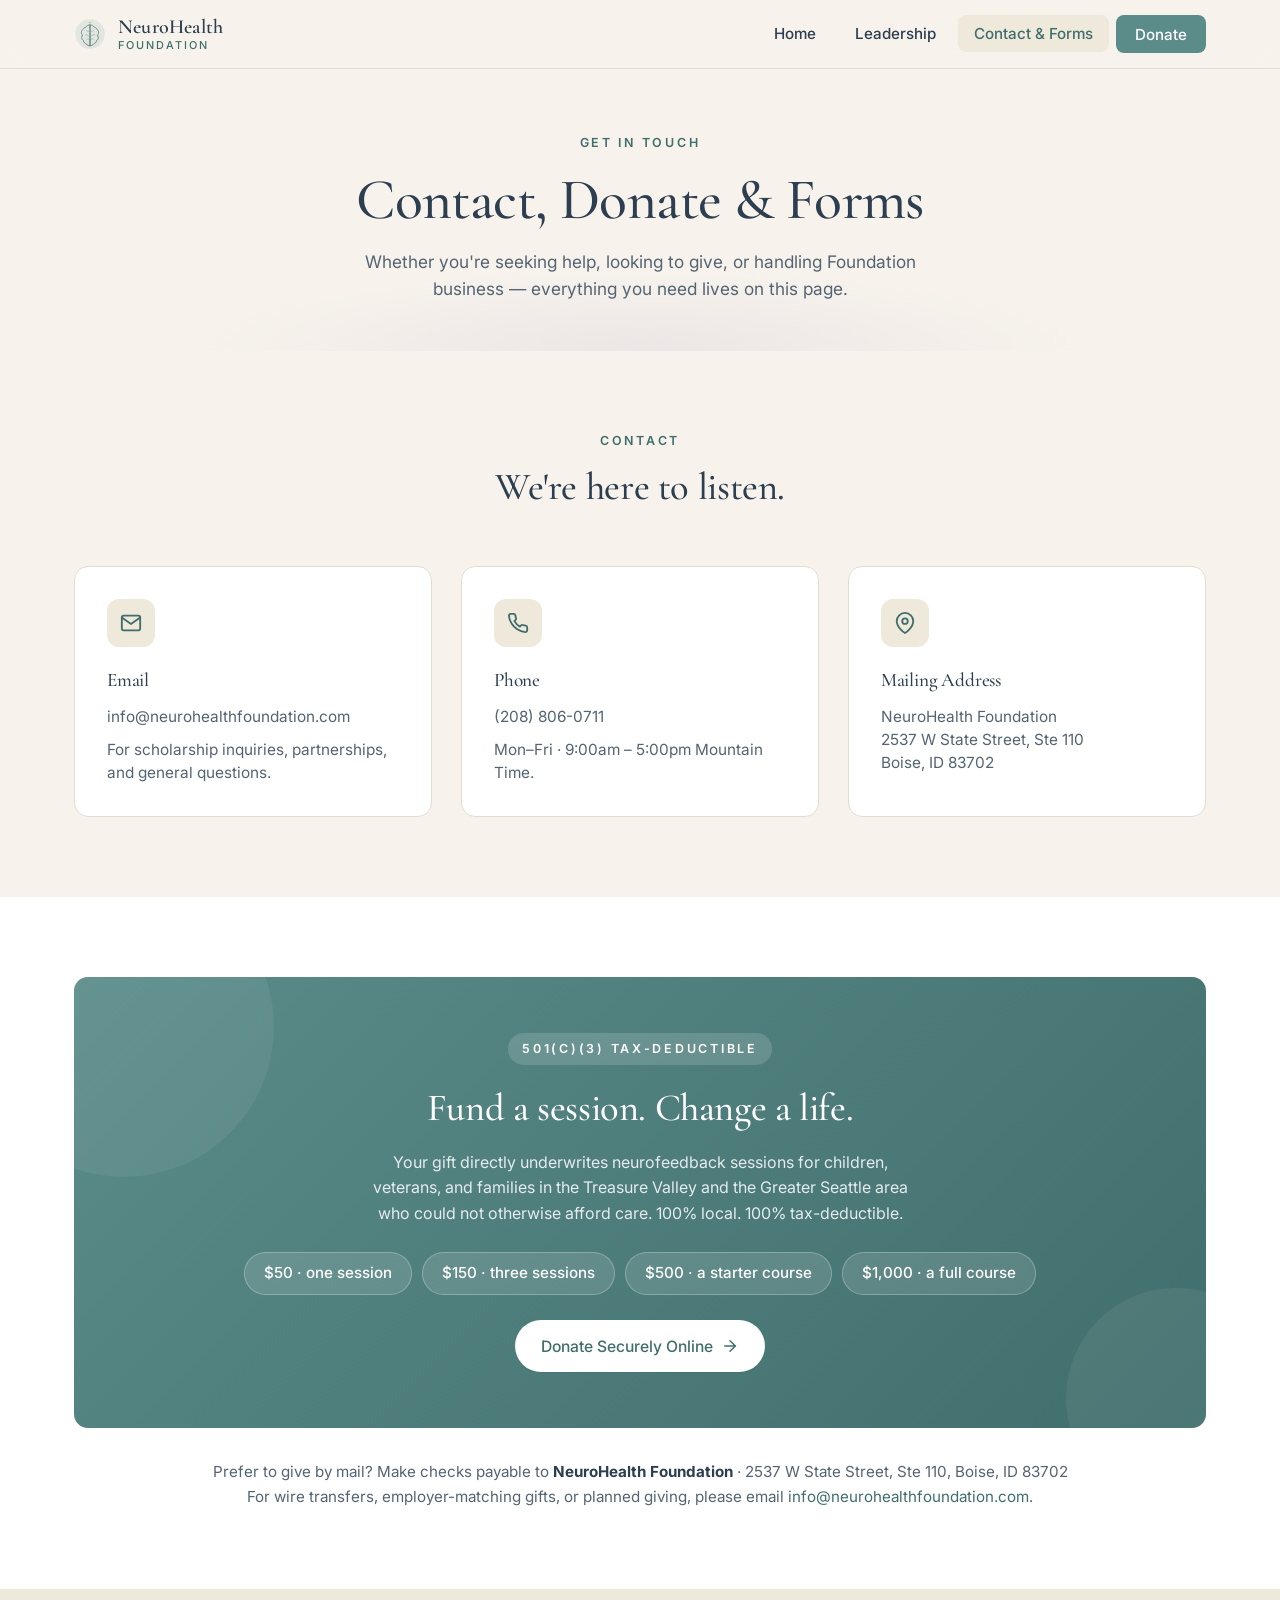
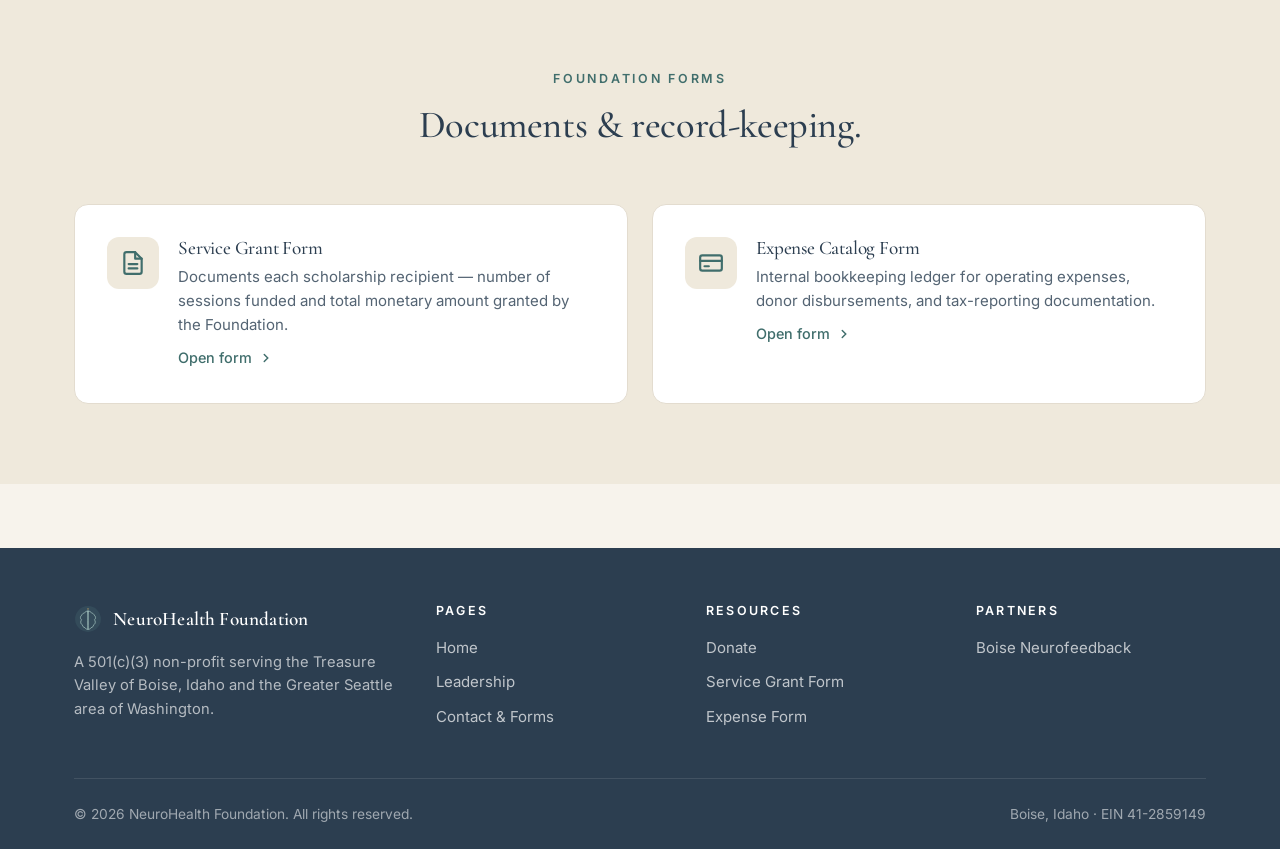
==== commit e1ce335c: "Wire donate button to Stripe payment link" ====
--- a/contact.html
+++ b/contact.html
@@ -1181,14 +1181,14 @@
           <span class="amount-chip">$1,000 · a full course</span>
         </div>
 
-        <a href="mailto:info@neurohealthfoundation.com?subject=Donation%20Inquiry" class="btn btn-primary">
-          Donate by Check or Card
+        <a href="https://donate.stripe.com/28E14pfsY9xvbtz5Rr6Vq07" target="_blank" rel="noopener" class="btn btn-primary">
+          Donate Securely Online
           <svg viewBox="0 0 24 24" fill="none" stroke="currentColor" stroke-width="2" stroke-linecap="round"><line x1="5" y1="12" x2="19" y2="12"/><polyline points="12 5 19 12 12 19"/></svg>
         </a>
       </div>
 
       <div style="text-align:center; margin-top: 2rem; color: var(--slate-soft); font-size: 0.95rem;">
-        Checks payable to <strong style="color: var(--slate);">NeuroHealth Foundation</strong> · 2537 W State Street, Ste 110, Boise, ID 83702<br>
+        Prefer to give by mail? Make checks payable to <strong style="color: var(--slate);">NeuroHealth Foundation</strong> · 2537 W State Street, Ste 110, Boise, ID 83702<br>
         For wire transfers, employer-matching gifts, or planned giving, please email
         <a href="mailto:info@neurohealthfoundation.com">info@neurohealthfoundation.com</a>.
       </div>
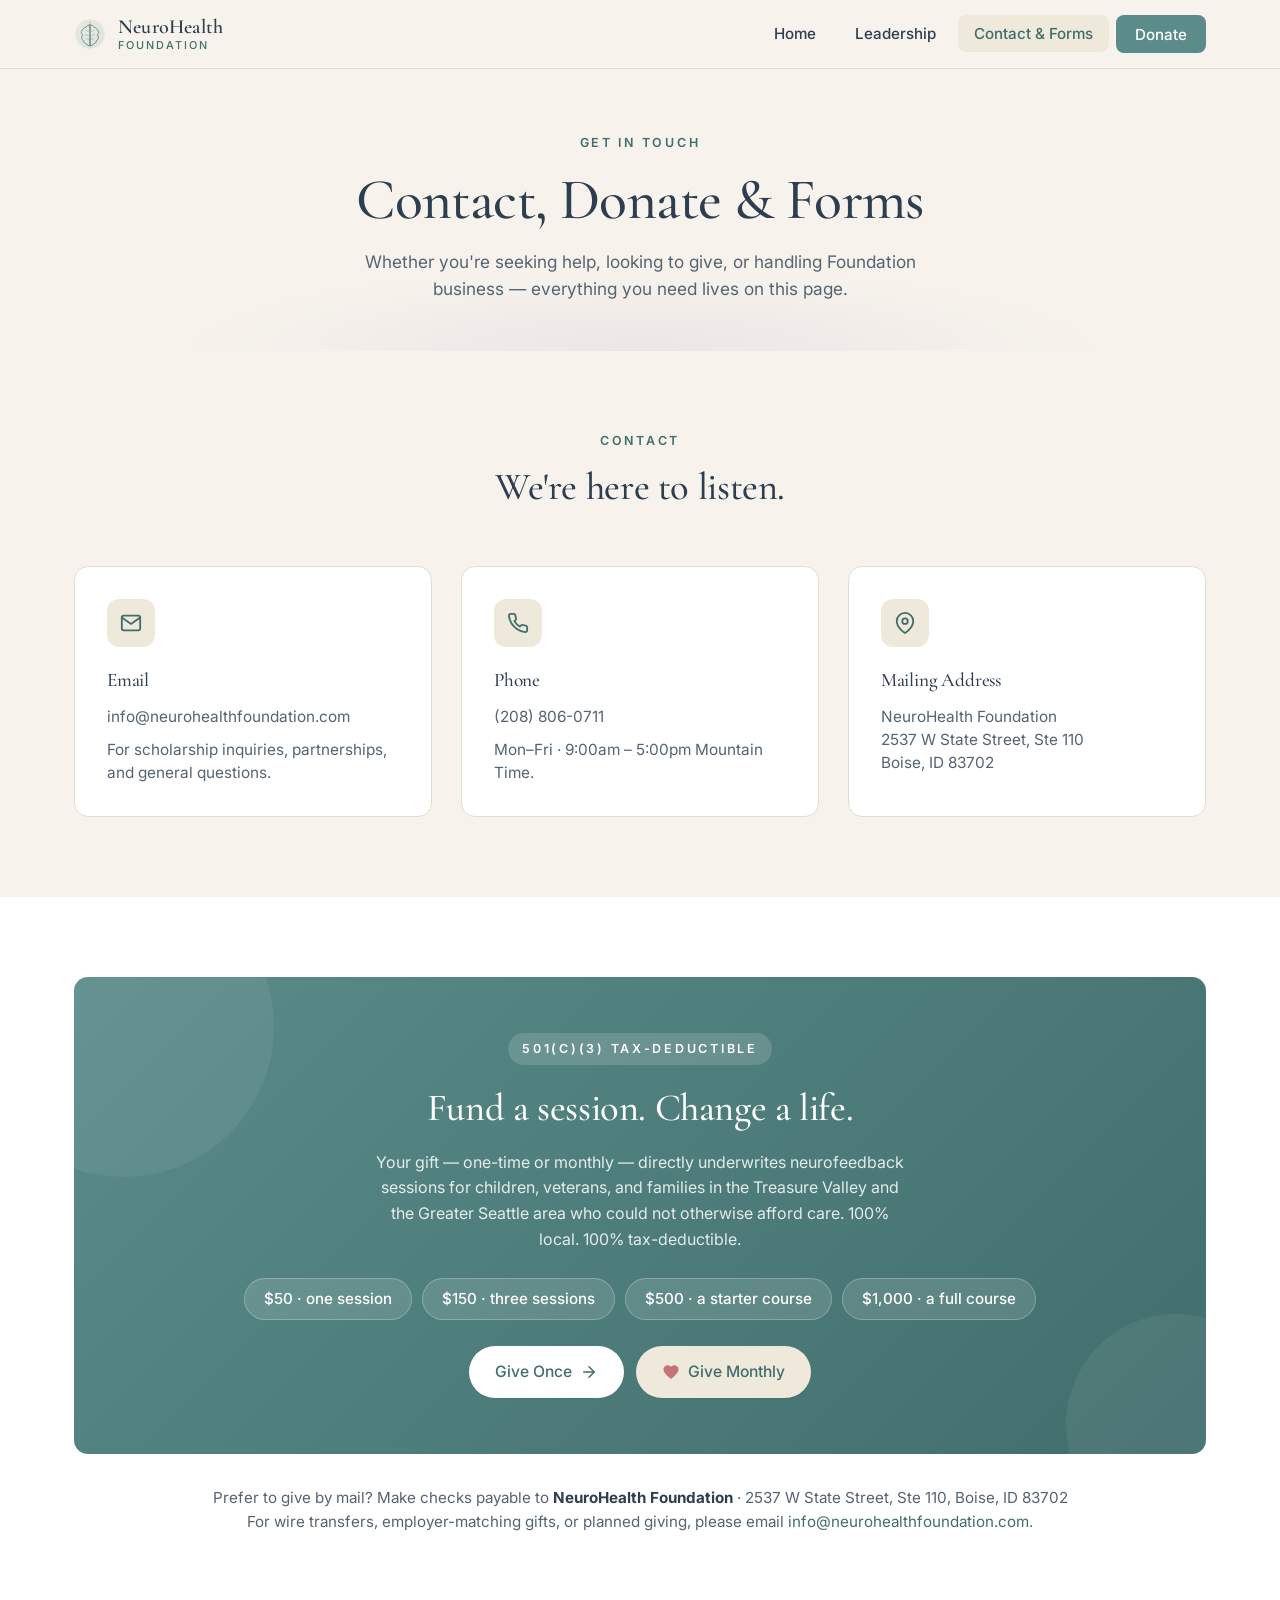
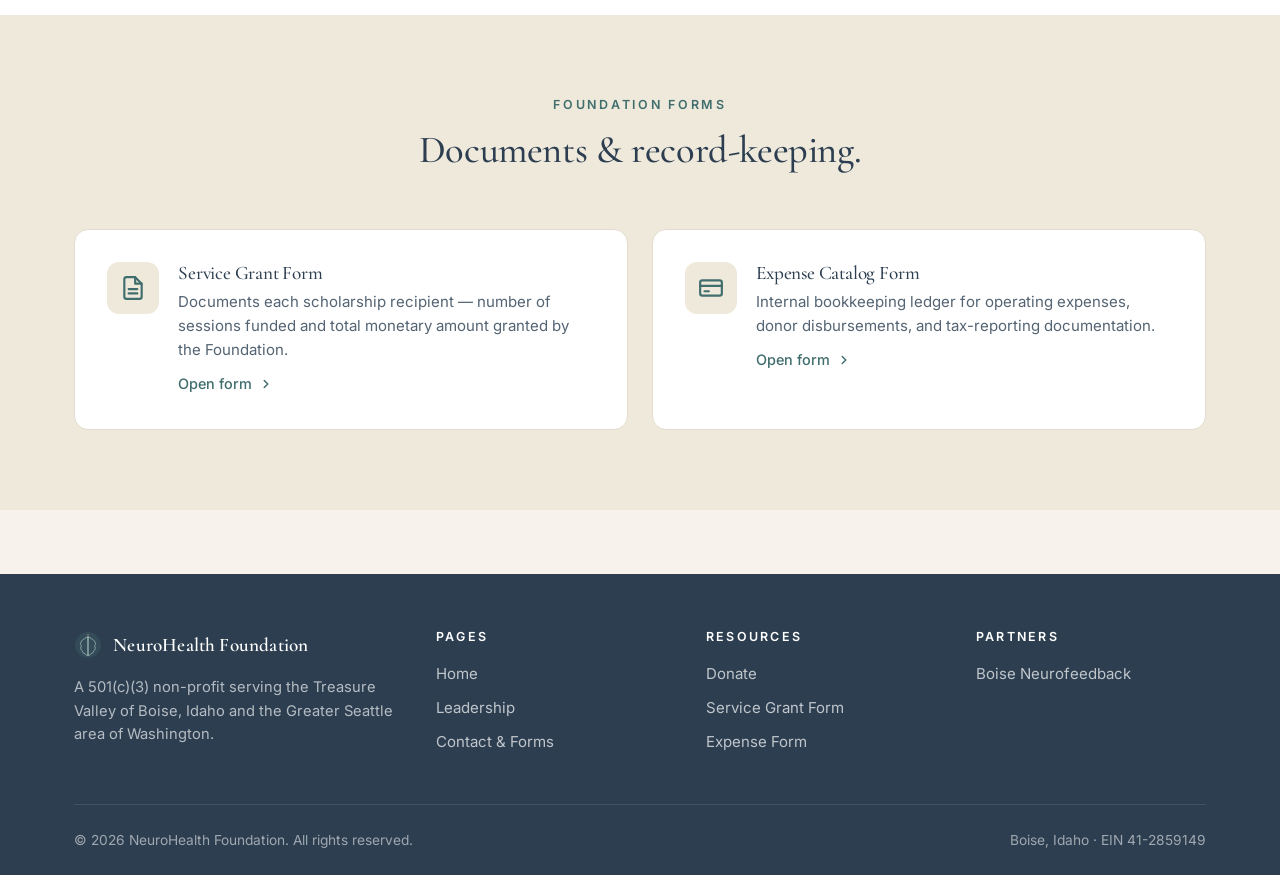
==== commit f7d159a8: "Add 'Give Monthly' recurring donation button alongside one-time" ====
--- a/contact.html
+++ b/contact.html
@@ -1074,6 +1074,27 @@
   body { background: var(--white); }
   .form-page { box-shadow: none; margin: 0; padding: 0.5in; max-width: 100%; }
   .form-field input, .form-field textarea, .form-field select { border-color: #333 !important; }
+}
+
+
+.donate-buttons {
+  display: flex;
+  flex-wrap: wrap;
+  justify-content: center;
+  gap: 0.8rem;
+  position: relative;
+  z-index: 1;
+}
+.donate-section .btn-monthly {
+  background: var(--cream-warm) !important;
+  color: var(--sage-deep) !important;
+}
+.donate-section .btn-monthly:hover {
+  background: var(--white) !important;
+  color: var(--slate) !important;
+}
+.donate-section .btn-monthly svg {
+  color: #c47474;
 }
 
 </style>
@@ -1172,7 +1193,7 @@
       <div class="donate-section">
         <span class="hero-eyebrow" style="background: rgba(255,255,255,0.14); color: var(--white);">501(c)(3) Tax-Deductible</span>
         <h2>Fund a session. Change a life.</h2>
-        <p>Your gift directly underwrites neurofeedback sessions for children, veterans, and families in the Treasure Valley and the Greater Seattle area who could not otherwise afford care. 100% local. 100% tax-deductible.</p>
+        <p>Your gift — one-time or monthly — directly underwrites neurofeedback sessions for children, veterans, and families in the Treasure Valley and the Greater Seattle area who could not otherwise afford care. 100% local. 100% tax-deductible.</p>
 
         <div class="donate-amounts">
           <span class="amount-chip">$50 · one session</span>
@@ -1181,10 +1202,16 @@
           <span class="amount-chip">$1,000 · a full course</span>
         </div>
 
-        <a href="https://donate.stripe.com/28E14pfsY9xvbtz5Rr6Vq07" target="_blank" rel="noopener" class="btn btn-primary">
-          Donate Securely Online
-          <svg viewBox="0 0 24 24" fill="none" stroke="currentColor" stroke-width="2" stroke-linecap="round"><line x1="5" y1="12" x2="19" y2="12"/><polyline points="12 5 19 12 12 19"/></svg>
-        </a>
+        <div class="donate-buttons">
+          <a href="https://donate.stripe.com/28E14pfsY9xvbtz5Rr6Vq07" target="_blank" rel="noopener" class="btn btn-primary">
+            Give Once
+            <svg viewBox="0 0 24 24" fill="none" stroke="currentColor" stroke-width="2" stroke-linecap="round"><line x1="5" y1="12" x2="19" y2="12"/><polyline points="12 5 19 12 12 19"/></svg>
+          </a>
+          <a href="https://buy.stripe.com/9B600l94A9xvcxDbbL6Vq08" target="_blank" rel="noopener" class="btn btn-primary btn-monthly">
+            <svg viewBox="0 0 24 24" fill="currentColor" stroke="none"><path d="M12 21.35l-1.45-1.32C5.4 15.36 2 12.28 2 8.5 2 5.42 4.42 3 7.5 3c1.74 0 3.41.81 4.5 2.09C13.09 3.81 14.76 3 16.5 3 19.58 3 22 5.42 22 8.5c0 3.78-3.4 6.86-8.55 11.54L12 21.35z"/></svg>
+            Give Monthly
+          </a>
+        </div>
       </div>
 
       <div style="text-align:center; margin-top: 2rem; color: var(--slate-soft); font-size: 0.95rem;">
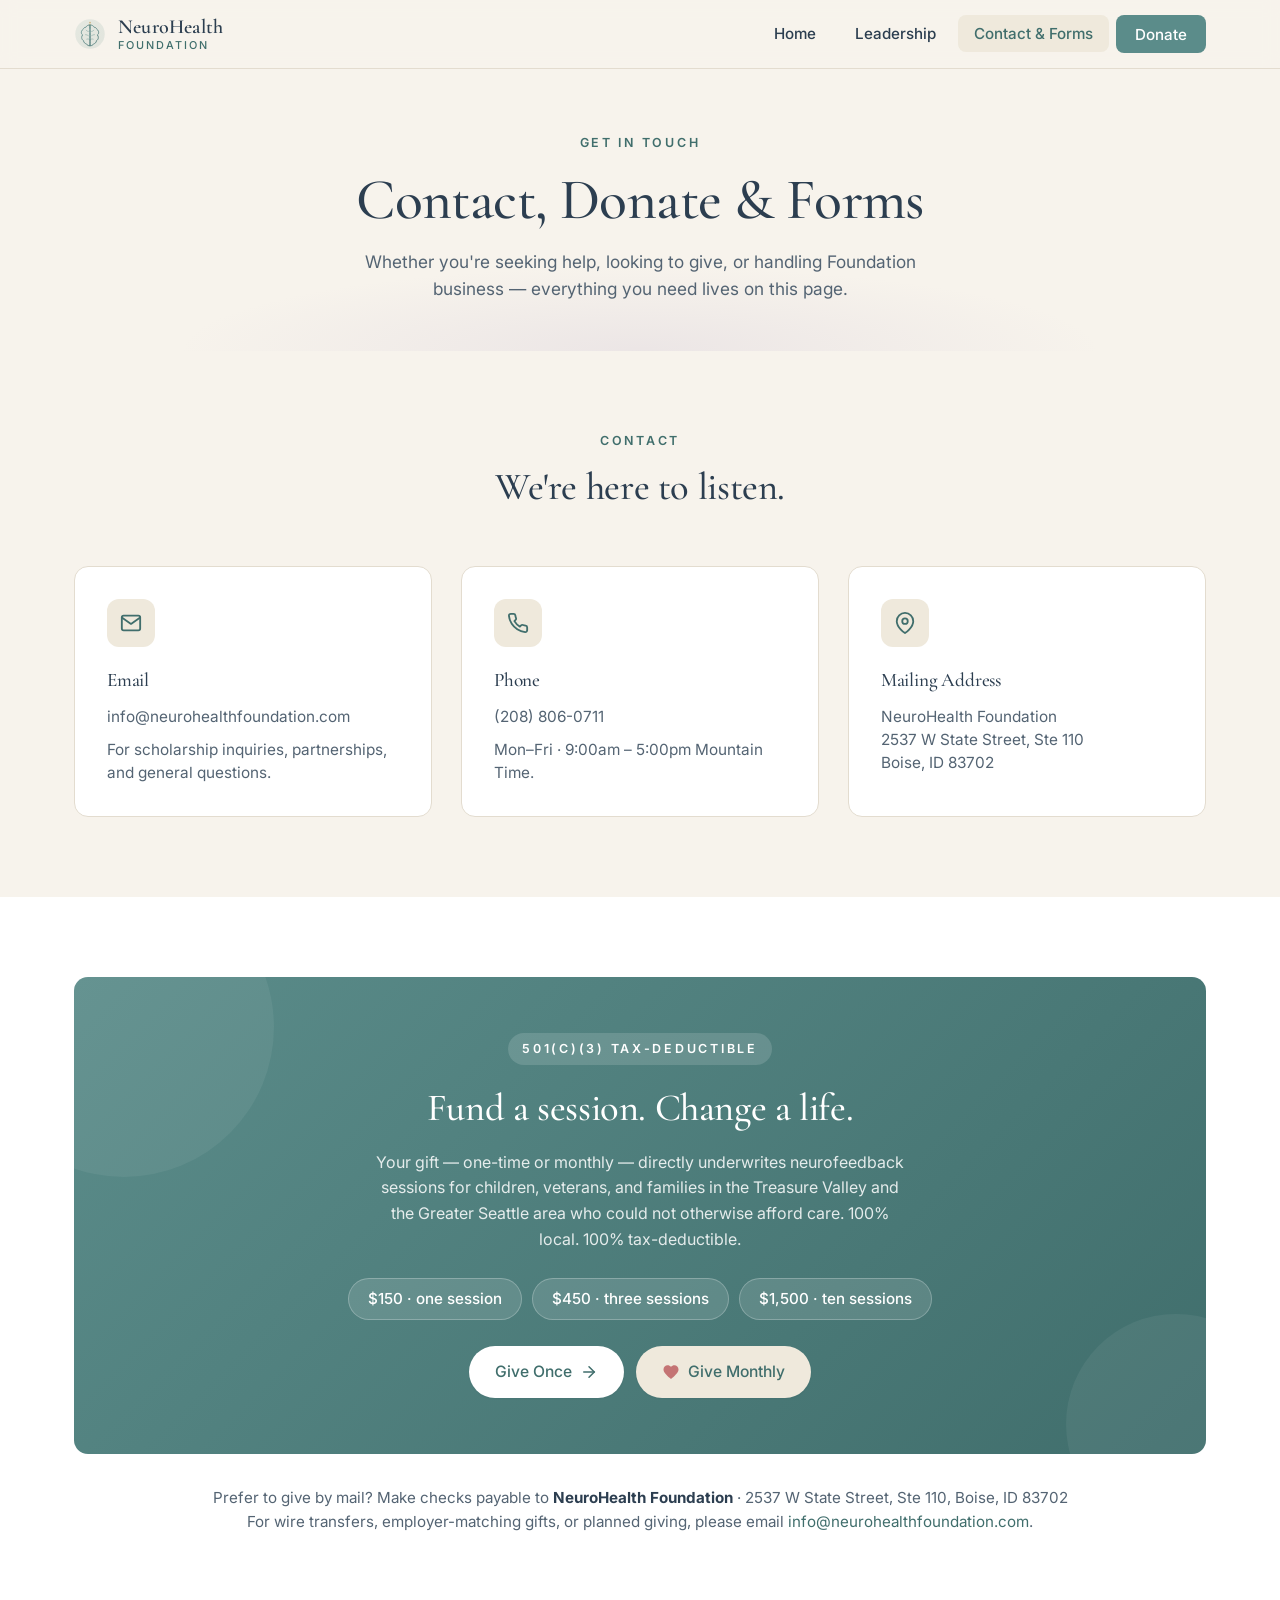
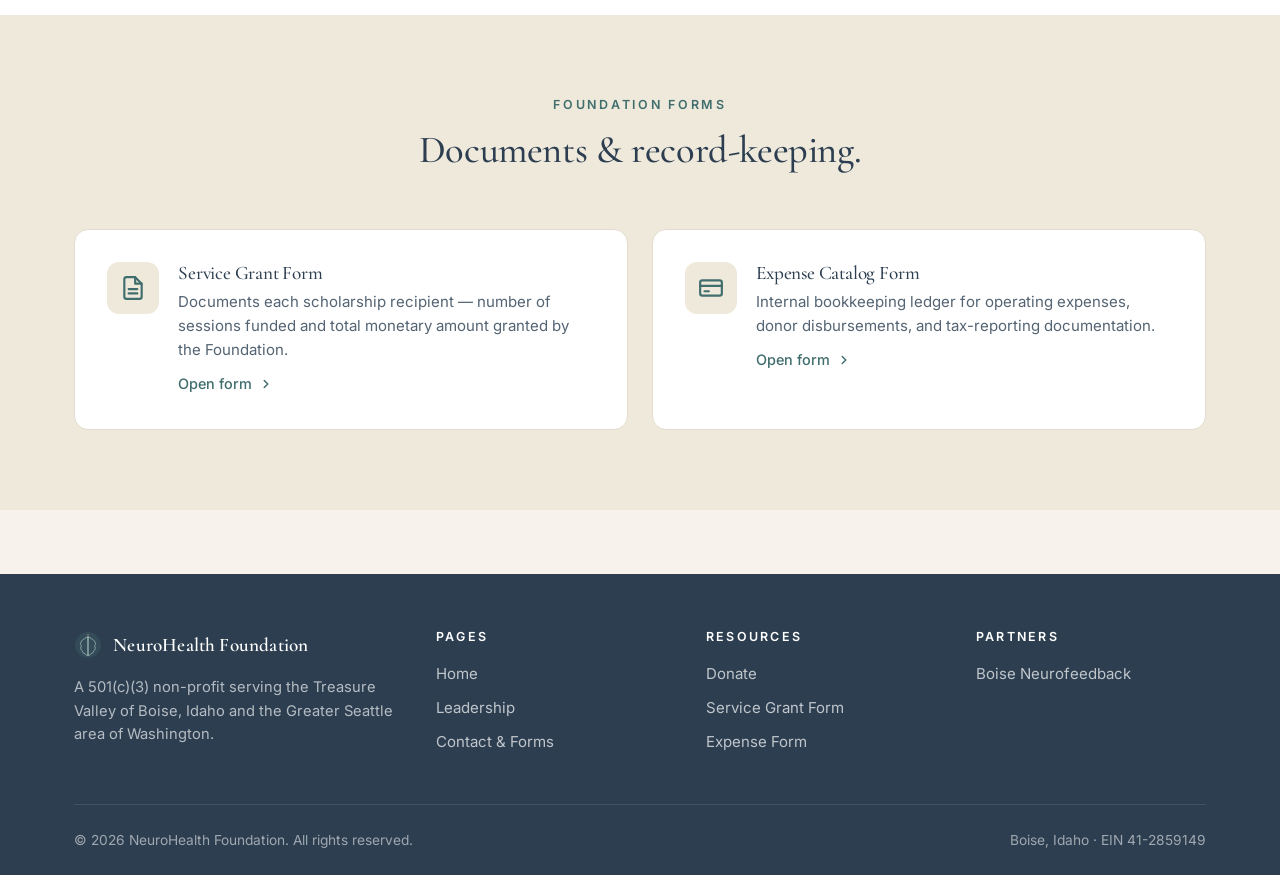
==== commit d5c0dbd2: "Update donation tiers to reflect actual session pricing ($150/$450/$1,500)" ====
--- a/contact.html
+++ b/contact.html
@@ -1196,10 +1196,9 @@
         <p>Your gift — one-time or monthly — directly underwrites neurofeedback sessions for children, veterans, and families in the Treasure Valley and the Greater Seattle area who could not otherwise afford care. 100% local. 100% tax-deductible.</p>
 
         <div class="donate-amounts">
-          <span class="amount-chip">$50 · one session</span>
-          <span class="amount-chip">$150 · three sessions</span>
-          <span class="amount-chip">$500 · a starter course</span>
-          <span class="amount-chip">$1,000 · a full course</span>
+          <span class="amount-chip">$150 · one session</span>
+          <span class="amount-chip">$450 · three sessions</span>
+          <span class="amount-chip">$1,500 · ten sessions</span>
         </div>
 
         <div class="donate-buttons">
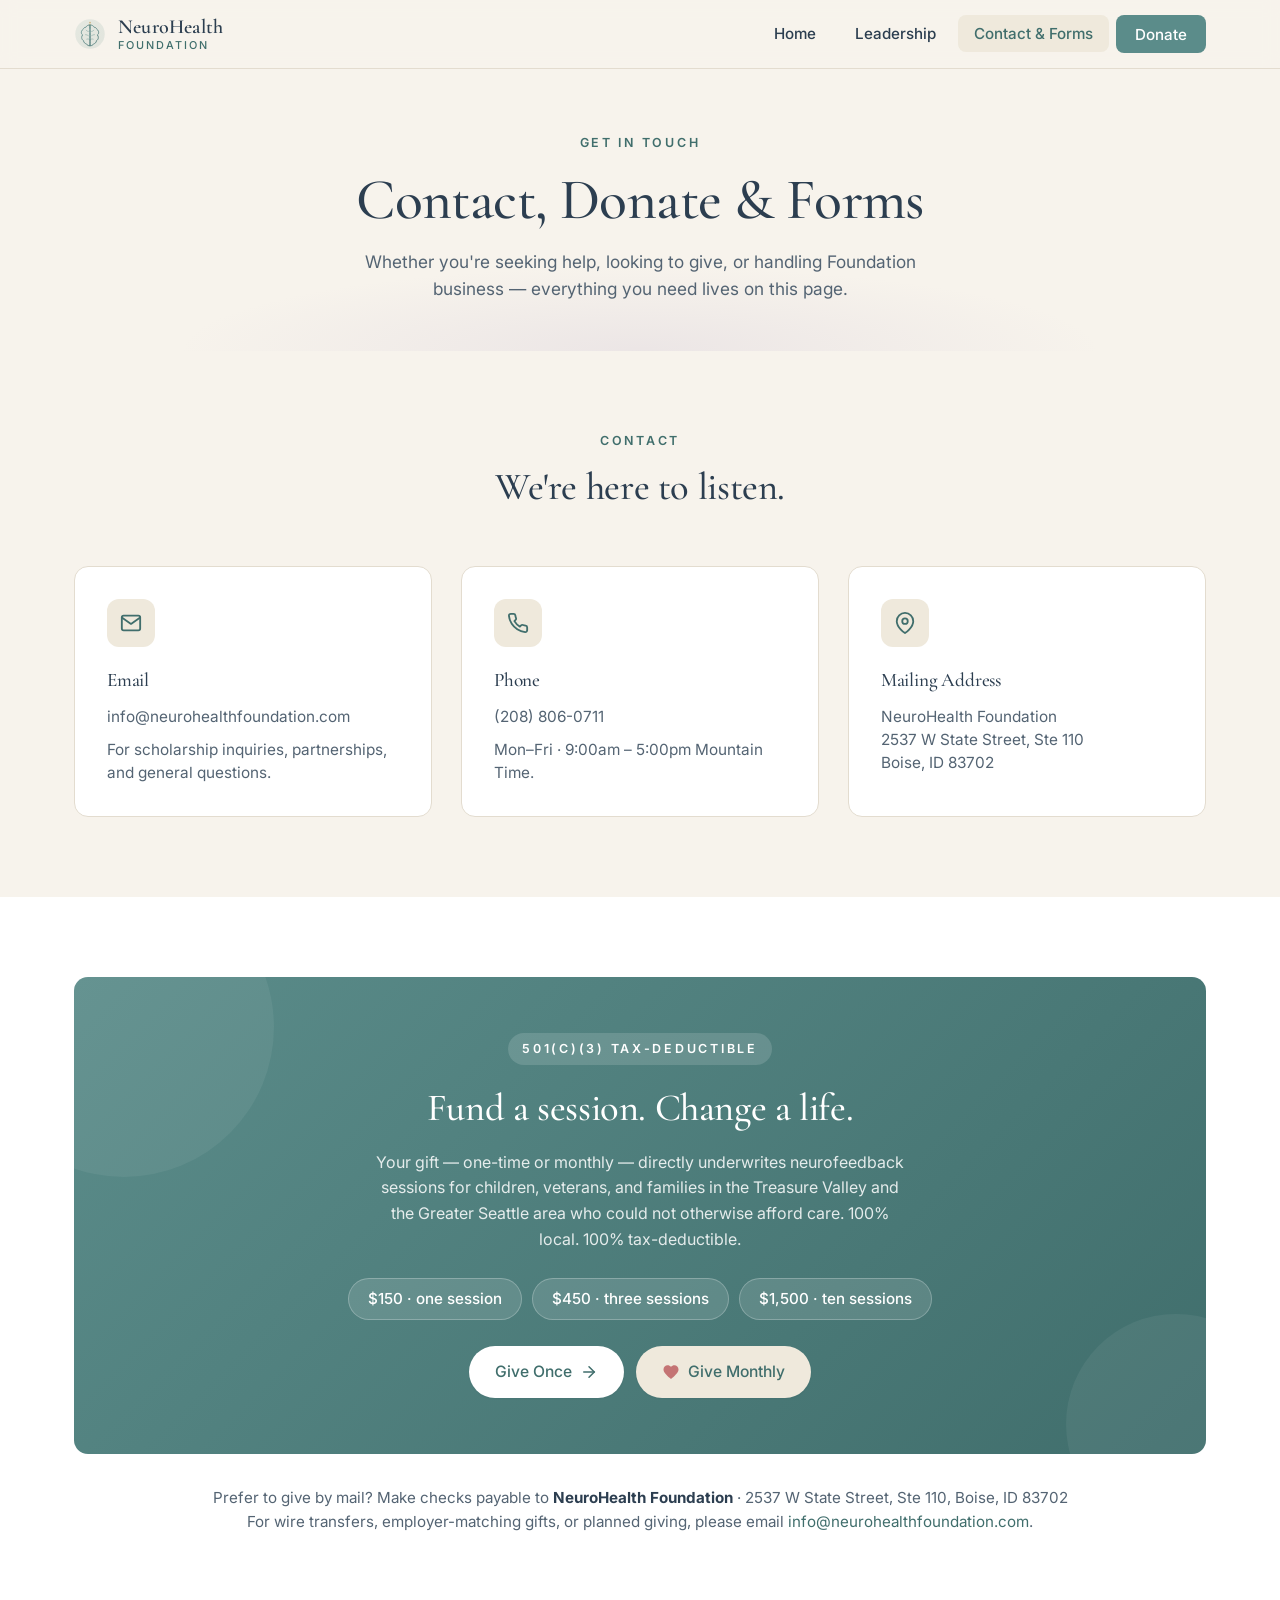
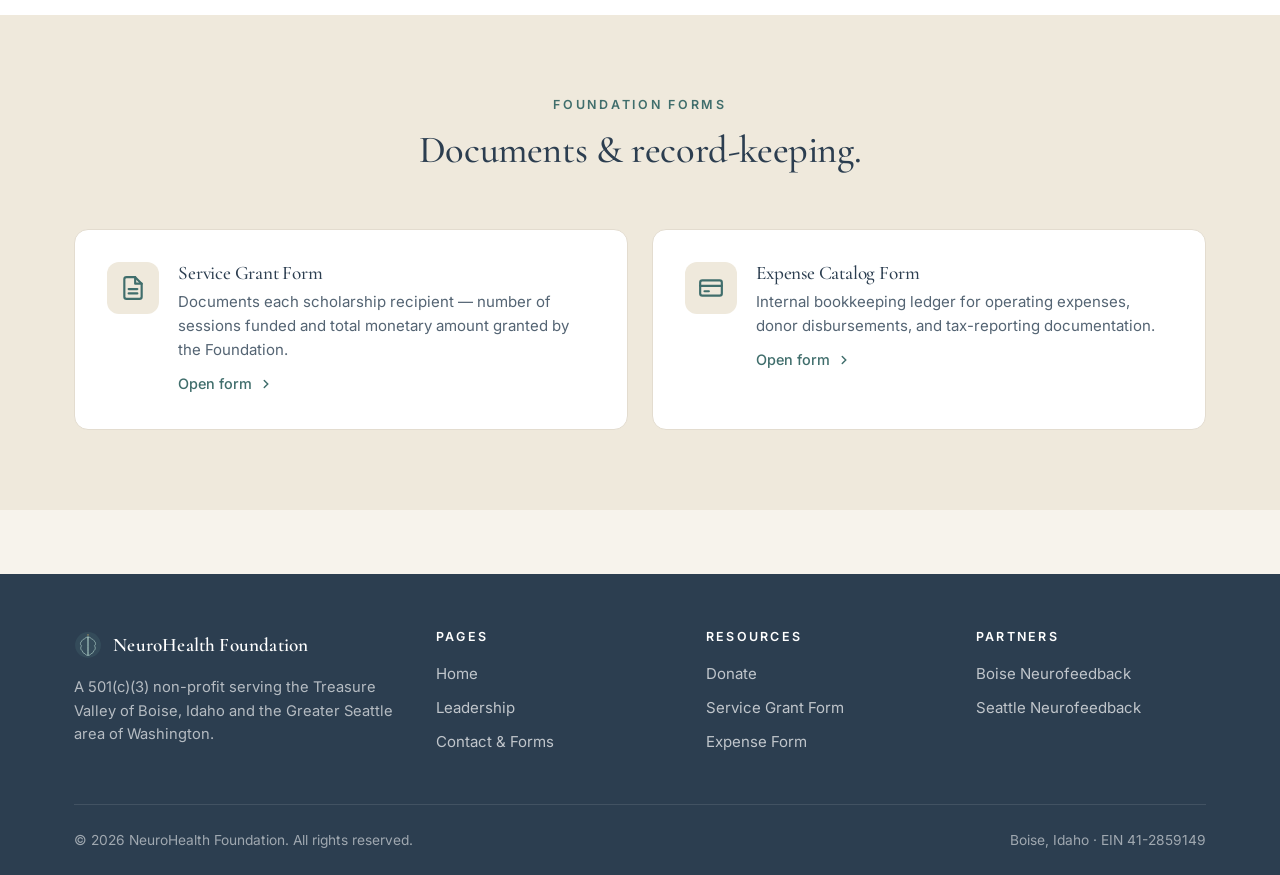
==== commit 2811853e: "Footer: add Seattle Neurofeedback alongside Boise in Partners list" ====
--- a/contact.html
+++ b/contact.html
@@ -1095,6 +1095,19 @@
 }
 .donate-section .btn-monthly svg {
   color: #c47474;
+}
+
+
+.donate-amounts a.amount-chip-link {
+  text-decoration: none;
+  transition: background .2s ease, transform .15s ease, border-color .2s ease;
+  cursor: pointer;
+}
+.donate-amounts a.amount-chip-link:hover {
+  background: rgba(255,255,255,0.22);
+  border-color: rgba(255,255,255,0.45);
+  transform: translateY(-1px);
+  color: var(--white);
 }
 
 </style>
@@ -1196,9 +1209,9 @@
         <p>Your gift — one-time or monthly — directly underwrites neurofeedback sessions for children, veterans, and families in the Treasure Valley and the Greater Seattle area who could not otherwise afford care. 100% local. 100% tax-deductible.</p>
 
         <div class="donate-amounts">
-          <span class="amount-chip">$150 · one session</span>
-          <span class="amount-chip">$450 · three sessions</span>
-          <span class="amount-chip">$1,500 · ten sessions</span>
+          <a href="https://donate.stripe.com/eVq9AVcgMcJH69fenX6Vq09" target="_blank" rel="noopener" class="amount-chip amount-chip-link">$150 · one session</a>
+          <a href="https://donate.stripe.com/cNi14p2GcdNL1SZ2Ff6Vq0a" target="_blank" rel="noopener" class="amount-chip amount-chip-link">$450 · three sessions</a>
+          <a href="https://donate.stripe.com/eVq4gBgx2cJH8hn7Zz6Vq0b" target="_blank" rel="noopener" class="amount-chip amount-chip-link">$1,500 · ten sessions</a>
         </div>
 
         <div class="donate-buttons">
@@ -1297,6 +1310,7 @@
           <h4>Partners</h4>
           <ul>
             <li><a href="https://boiseneurofeedback.com" target="_blank" rel="noopener">Boise Neurofeedback</a></li>
+            <li><a href="https://seattlenfb.com/" target="_blank" rel="noopener">Seattle Neurofeedback</a></li>
           </ul>
         </div>
       </div>
